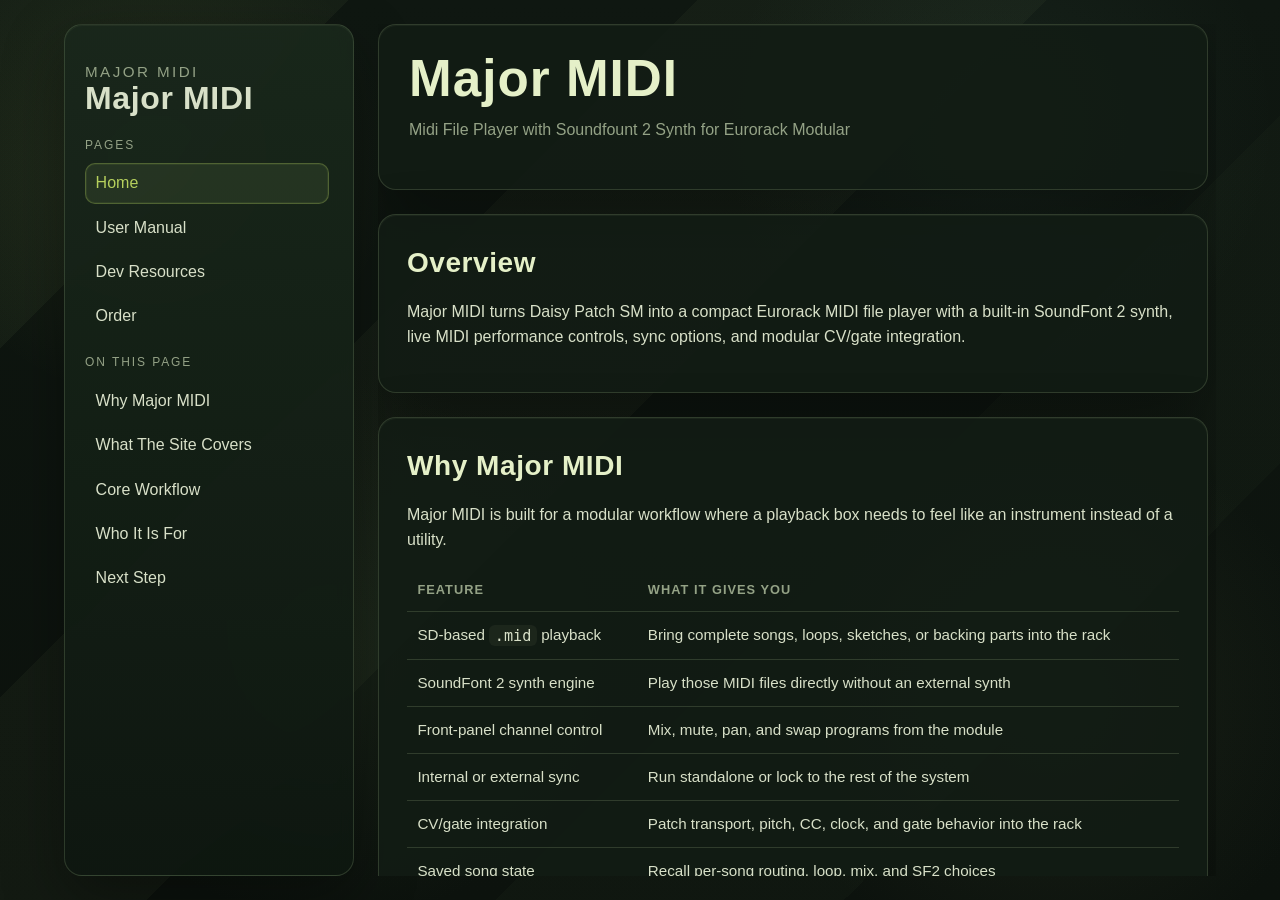
==== docs/index.html @ 1becf672 "update docs" ====
<!DOCTYPE html>
<html lang="en">
  <head>
    <meta charset="utf-8" />
    <meta name="viewport" content="width=device-width, initial-scale=1" />
    <title>Major MIDI</title>
    <meta
      name="description"
      content="Major MIDI turns Daisy Patch SM into a compact Eurorack MIDI file player with a built-in SoundFont 2 synth, live MIDI performance controls, sync options, and modular CV/gate integration."
    />
    <link rel="stylesheet" href="./styles.css" />
  </head>
  <body>
    <div class="shell">
      <aside class="sidebar">
        <div class="brand">
          <p class="kicker">Major MIDI</p>
          <h1>Major MIDI</h1>
        </div>

        <p class="nav-label">Pages</p>
        <nav class="nav page-nav">
          <a class="active" href="index.html">Home</a>
          <a href="user.html">User Manual</a>
          <a href="dev.html">Dev Resources</a>
          <a href="order.html">Order</a>
        </nav>

        <p class="nav-label">On This Page</p>
        <nav class="nav section-nav">
          <a href="#why-major-midi">Why Major MIDI</a>
          <a href="#what-the-site-covers">What The Site Covers</a>
          <a href="#core-workflow">Core Workflow</a>
          <a href="#who-it-is-for">Who It Is For</a>
          <a href="#next-step">Next Step</a>
        </nav>
      </aside>

      <main class="main">
        <section class="hero" id="top">
          <div class="hero-grid">
            <div>
              <h2>Major MIDI</h2>
              <p>Midi File Player with Soundfount 2 Synth for Eurorack Modular</p>
            </div>
          </div>
        </section>

        <section class="section" id="overview">
  <h2>Overview</h2>
<p>Major MIDI turns Daisy Patch SM into a compact Eurorack MIDI file player with a built-in SoundFont 2 synth, live MIDI performance controls, sync options, and modular CV/gate integration.</p>
</section>
<section class="section" id="why-major-midi">
  <h2>Why Major MIDI</h2>
<p>Major MIDI is built for a modular workflow where a playback box needs to feel like an instrument instead of a utility.</p>
<div class="table-wrap"><table><thead><tr><th>Feature</th><th>What it gives you</th></tr></thead><tbody><tr><td>SD-based <code>.mid</code> playback</td><td>Bring complete songs, loops, sketches, or backing parts into the rack</td></tr><tr><td>SoundFont 2 synth engine</td><td>Play those MIDI files directly without an external synth</td></tr><tr><td>Front-panel channel control</td><td>Mix, mute, pan, and swap programs from the module</td></tr><tr><td>Internal or external sync</td><td>Run standalone or lock to the rest of the system</td></tr><tr><td>CV/gate integration</td><td>Patch transport, pitch, CC, clock, and gate behavior into the rack</td></tr><tr><td>Saved song state</td><td>Recall per-song routing, loop, mix, and SF2 choices</td></tr></tbody></table></div>
</section>
<section class="section" id="what-the-site-covers">
  <h2>What The Site Covers</h2>
<p>This site is split into a few focused pages:</p>
<ul class="bullets"><li><a href="user.html">User Manual</a> for the current operating guide.</li><li><a href="dev.html">Dev Resources</a> for build notes, source layout, and docs workflow.</li><li><a href="order.html">Order</a> for hardware and ordering status.</li></ul>
</section>
<section class="section" id="core-workflow">
  <h2>Core Workflow</h2>
<p>The basic Major MIDI flow is simple:</p>
<ol class="steps"><li>Put MIDI files on the SD card.</li><li>Put one or more SoundFonts on the SD card.</li><li>Load a song and SF2 from the front panel.</li><li>Play, sync, loop, and mix from the module.</li><li>Save song-specific state when the setup is dialed in.</li></ol>
</section>
<section class="section" id="who-it-is-for">
  <h2>Who It Is For</h2>
<div class="table-wrap"><table><thead><tr><th>Use case</th><th>Why it fits</th></tr></thead><tbody><tr><td>Live modular performance</td><td>Compact playback with front-panel control</td></tr><tr><td>Hybrid MIDI + Eurorack rigs</td><td>MIDI files, MIDI routing, and CV/gate in one box</td></tr><tr><td>Sketching arrangements in the rack</td><td>Load ideas quickly without a computer on stage</td></tr><tr><td>Utility playback for drums, bass, or cues</td><td>Stable per-song recall and repeatable transport</td></tr></tbody></table></div>
</section>
<section class="section" id="next-step">
  <h2>Next Step</h2>
<p>If you are trying to use the module right now, start with the <a href="user.html">User Manual</a>.</p>
<p>If you are working on the firmware or documentation site, start with <a href="dev.html">Dev Resources</a>.</p>
</section>

        <div class="footer">
          Generated from <code>SPLASH.md</code>.
        </div>
      </main>
    </div>
  </body>
</html>
---- docs/styles.css ----
:root {
  --bg: #0c120d;
  --panel: rgba(18, 28, 20, 0.9);
  --ink: #d8e0c8;
  --muted: #94a286;
  --line: rgba(126, 148, 107, 0.28);
  --accent: #b6d05d;
  --accent-2: #6fa88d;
  --soft: rgba(86, 110, 70, 0.22);
  --code: #0d1610;
  --shadow: 0 22px 60px rgba(0, 0, 0, 0.35);
  --radius: 18px;
  --content: 1200px;
}

* {
  box-sizing: border-box;
}

html {
  height: 100%;
  scroll-behavior: smooth;
}

body {
  min-height: 100%;
  margin: 0;
  font-family: "Trebuchet MS", "Segoe UI", Arial, sans-serif;
  color: var(--ink);
  background:
    radial-gradient(circle at 12% 18%, rgba(182, 208, 93, 0.08), transparent 18%),
    radial-gradient(circle at 78% 14%, rgba(111, 168, 141, 0.08), transparent 22%),
    radial-gradient(circle at 26% 72%, rgba(59, 81, 51, 0.22), transparent 24%),
    radial-gradient(circle at 82% 78%, rgba(84, 96, 61, 0.18), transparent 22%),
    linear-gradient(135deg, rgba(47, 61, 39, 0.24) 0 16%, transparent 16% 32%, rgba(61, 74, 48, 0.14) 32% 48%, transparent 48% 64%, rgba(32, 45, 29, 0.18) 64% 80%, transparent 80% 100%),
    linear-gradient(180deg, #0f1711 0%, var(--bg) 100%);
  line-height: 1.55;
  overflow: hidden;
}

a {
  color: var(--accent-2);
}

code {
  font-family: "SFMono-Regular", Menlo, Consolas, monospace;
  background: rgba(44, 52, 39, 0.45);
  padding: 0.1rem 0.35rem;
  border-radius: 6px;
}

pre {
  margin: 1rem 0;
  padding: 1rem 1.15rem;
  border-radius: 14px;
  overflow-x: auto;
  background: var(--code);
  color: #eef5dc;
  border: 1px solid rgba(182, 208, 93, 0.14);
  box-shadow: inset 0 1px 0 rgba(255, 255, 255, 0.04);
}

pre code {
  background: transparent;
  padding: 0;
}

.shell {
  display: grid;
  grid-template-columns: 290px minmax(0, 1fr);
  max-width: var(--content);
  margin: 0 auto;
  padding: 24px;
  gap: 24px;
  height: 100vh;
}

.sidebar {
  align-self: stretch;
  padding: 22px 20px;
  border: 1px solid var(--line);
  border-radius: var(--radius);
  background: linear-gradient(180deg, rgba(25, 39, 27, 0.96), rgba(14, 23, 16, 0.94));
  box-shadow: var(--shadow);
  backdrop-filter: blur(8px);
  overflow: hidden;
  display: flex;
  flex-direction: column;
  min-height: 0;
}

.brand {
  margin-bottom: 22px;
}

.kicker {
  font-size: 0.75rem;
  letter-spacing: 0.16em;
  text-transform: uppercase;
  color: var(--accent);
  margin: 0 0 0.4rem;
}

.brand h1 {
  margin: 0;
  font-size: 2rem;
  line-height: 0.95;
}

.brand p {
  margin: 0.8rem 0 0;
  color: var(--muted);
  font-size: 0.95rem;
}

.nav {
  display: grid;
  gap: 0.2rem;
  min-height: 0;
  overflow-y: auto;
  padding-right: 0.25rem;
}

.nav-label {
  margin: 0 0 0.55rem;
  font-size: 0.75rem;
  letter-spacing: 0.16em;
  text-transform: uppercase;
  color: var(--muted);
}

.page-nav {
  margin-bottom: 1rem;
  min-height: auto;
  overflow: visible;
}

.page-nav a.active {
  background: var(--soft);
  color: var(--accent);
  border-color: rgba(182, 208, 93, 0.3);
  box-shadow: inset 0 0 0 1px rgba(182, 208, 93, 0.08);
}

.nav a {
  text-decoration: none;
  color: var(--ink);
  padding: 0.45rem 0.6rem;
  border-radius: 10px;
  border: 1px solid transparent;
  transition: background 120ms ease, color 120ms ease, transform 120ms ease, border-color 120ms ease, box-shadow 120ms ease;
}

.nav a:hover {
  background: var(--soft);
  color: var(--accent);
  border-color: rgba(182, 208, 93, 0.3);
  box-shadow: inset 0 0 0 1px rgba(182, 208, 93, 0.08);
  transform: translateX(2px);
}

.main {
  min-width: 0;
  min-height: 0;
  overflow-y: auto;
  padding-right: 8px;
  scroll-behavior: smooth;
}

.main section[id] {
  scroll-margin-top: 24px;
}

.hero,
.section,
.callout {
  border: 1px solid var(--line);
  border-radius: var(--radius);
  background: var(--panel);
  box-shadow: var(--shadow);
}

.hero {
  padding: 30px;
  margin-bottom: 24px;
}

.hero-grid {
  display: grid;
  grid-template-columns: minmax(0, 1.25fr) minmax(280px, 0.75fr);
  gap: 24px;
  align-items: start;
}

.hero h2 {
  margin: 0 0 0.9rem;
  font-size: clamp(2rem, 4vw, 3.4rem);
  line-height: 0.95;
}

.hero p {
  margin: 0 0 1rem;
  color: var(--muted);
  max-width: 62ch;
}

.hero-card {
  padding: 18px;
  border-radius: 16px;
  background:
    linear-gradient(160deg, rgba(182, 208, 93, 0.1), rgba(111, 168, 141, 0.1)),
    rgba(18, 29, 21, 0.94);
  border: 1px solid rgba(182, 208, 93, 0.24);
}

.hero-card h3 {
  margin: 0 0 0.8rem;
  font-size: 1rem;
  text-transform: uppercase;
  letter-spacing: 0.08em;
  color: var(--accent);
}

.hero-card ul {
  margin: 0;
  padding-left: 1.1rem;
}

.hero-card li + li {
  margin-top: 0.4rem;
}

.section {
  padding: 26px 28px;
  margin-bottom: 24px;
}

.section h2 {
  margin: 0 0 1rem;
  font-size: 1.75rem;
}

.section h3 {
  margin: 1.8rem 0 0.7rem;
  font-size: 1.15rem;
}

.section h4 {
  margin: 1.2rem 0 0.5rem;
  font-size: 1rem;
}

.section p:first-child,
.section h2:first-child,
.section h3:first-child {
  margin-top: 0;
}

.grid-2 {
  display: grid;
  grid-template-columns: repeat(2, minmax(0, 1fr));
  gap: 18px;
}

.mini-card {
  padding: 16px;
  border: 1px solid var(--line);
  border-radius: 14px;
  background: rgba(21, 34, 24, 0.84);
}

.mini-card h4 {
  margin-top: 0;
}

.steps,
.bullets {
  padding-left: 1.2rem;
}

.steps li + li,
.bullets li + li {
  margin-top: 0.4rem;
}

.table-wrap {
  overflow-x: auto;
}

table {
  width: 100%;
  border-collapse: collapse;
  font-size: 0.95rem;
}

th,
td {
  text-align: left;
  border-bottom: 1px solid var(--line);
  padding: 0.7rem 0.65rem;
  vertical-align: top;
}

th {
  font-size: 0.8rem;
  letter-spacing: 0.08em;
  text-transform: uppercase;
  color: var(--muted);
}

.callout {
  padding: 18px 20px;
  background: linear-gradient(180deg, rgba(26, 39, 28, 0.98) 0%, rgba(18, 28, 20, 0.96) 100%);
  margin: 1rem 0 0;
}

.callout strong {
  color: var(--accent);
}

.hero h2,
.section h2,
.section h3,
.section h4,
.brand h1 {
  font-family: "Arial Black", Impact, "Trebuchet MS", sans-serif;
  letter-spacing: 0.02em;
}

.hero h2,
.section h2 {
  color: #e5f0c8;
}

.section h3,
.section h4 {
  color: #bfd780;
}

.hero,
.section,
.sidebar,
.mini-card,
.hero-card,
.callout,
pre {
  position: relative;
}

.hero::before,
.section::before,
.sidebar::before,
.mini-card::before,
.hero-card::before,
.callout::before {
  content: "";
  position: absolute;
  inset: 0;
  border-radius: inherit;
  pointer-events: none;
  box-shadow: inset 0 1px 0 rgba(214, 236, 167, 0.05);
}

.footer {
  padding: 16px 4px 40px;
  color: var(--muted);
  font-size: 0.92rem;
}

@media (max-width: 980px) {
  html,
  body {
    height: auto;
  }

  body {
    overflow: auto;
  }

  .shell {
    grid-template-columns: 1fr;
    height: auto;
  }

  .sidebar {
    position: static;
    overflow: visible;
  }

  .hero-grid,
  .grid-2 {
    grid-template-columns: 1fr;
  }

  .nav,
  .main {
    overflow: visible;
  }
}

@media (max-width: 640px) {
  .shell {
    padding: 14px;
    gap: 16px;
  }

  .hero,
  .section {
    padding: 20px 18px;
  }

  .brand h1 {
    font-size: 1.7rem;
  }
}
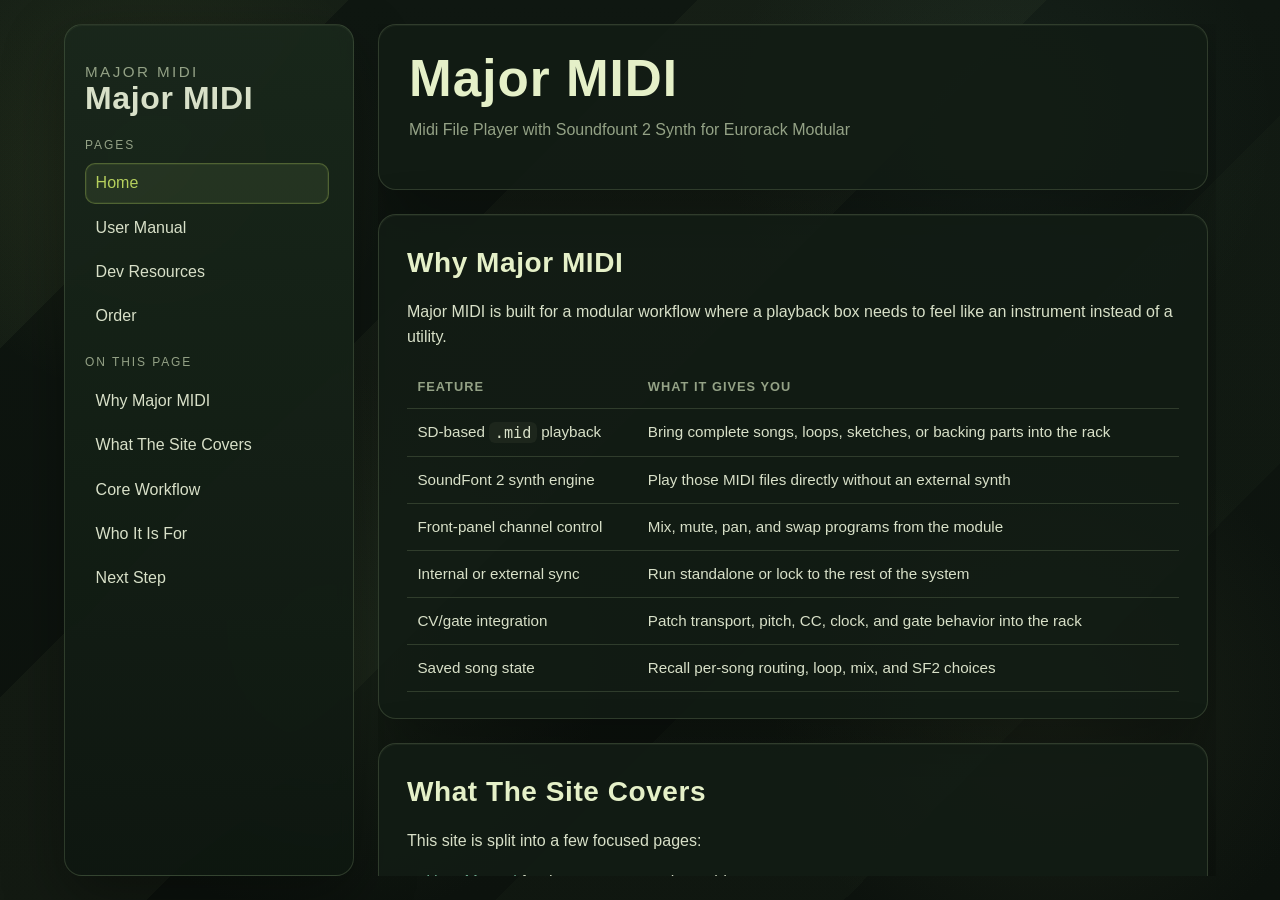
==== commit 1b4ad66b: "update docs" ====
--- a/docs/index.html
+++ b/docs/index.html
@@ -46,11 +46,7 @@
           </div>
         </section>
 
-        <section class="section" id="overview">
-  <h2>Overview</h2>
-<p>Major MIDI turns Daisy Patch SM into a compact Eurorack MIDI file player with a built-in SoundFont 2 synth, live MIDI performance controls, sync options, and modular CV/gate integration.</p>
-</section>
-<section class="section" id="why-major-midi">
+        <section class="section" id="why-major-midi">
   <h2>Why Major MIDI</h2>
 <p>Major MIDI is built for a modular workflow where a playback box needs to feel like an instrument instead of a utility.</p>
 <div class="table-wrap"><table><thead><tr><th>Feature</th><th>What it gives you</th></tr></thead><tbody><tr><td>SD-based <code>.mid</code> playback</td><td>Bring complete songs, loops, sketches, or backing parts into the rack</td></tr><tr><td>SoundFont 2 synth engine</td><td>Play those MIDI files directly without an external synth</td></tr><tr><td>Front-panel channel control</td><td>Mix, mute, pan, and swap programs from the module</td></tr><tr><td>Internal or external sync</td><td>Run standalone or lock to the rest of the system</td></tr><tr><td>CV/gate integration</td><td>Patch transport, pitch, CC, clock, and gate behavior into the rack</td></tr><tr><td>Saved song state</td><td>Recall per-song routing, loop, mix, and SF2 choices</td></tr></tbody></table></div>
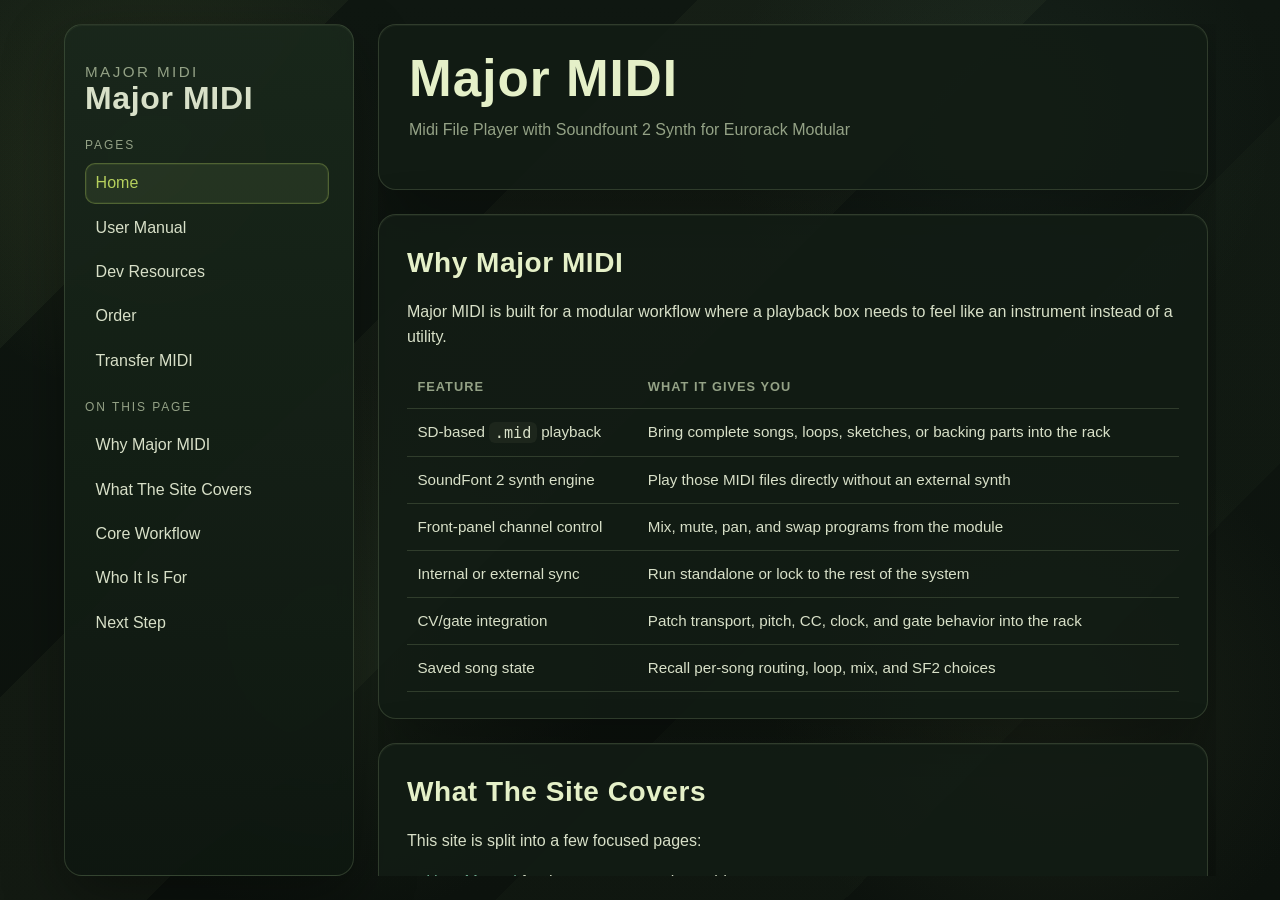
==== commit 219ed655: "add midi file transfer via web" ====
--- a/docs/index.html
+++ b/docs/index.html
@@ -24,6 +24,7 @@
           <a href="user.html">User Manual</a>
           <a href="dev.html">Dev Resources</a>
           <a href="order.html">Order</a>
+          <a href="transfer.html">Transfer MIDI</a>
         </nav>
 
         <p class="nav-label">On This Page</p>
--- a/docs/styles.css
+++ b/docs/styles.css
@@ -367,6 +367,161 @@
   font-size: 0.92rem;
 }
 
+.uploader-card {
+  display: grid;
+  gap: 18px;
+}
+
+.transfer-grid {
+  display: grid;
+  grid-template-columns: repeat(2, minmax(0, 1fr));
+  gap: 18px;
+}
+
+.field {
+  display: grid;
+  gap: 0.45rem;
+}
+
+.field label {
+  font-size: 0.85rem;
+  letter-spacing: 0.08em;
+  text-transform: uppercase;
+  color: var(--muted);
+}
+
+.field select,
+.field input[type="file"] {
+  width: 100%;
+  border: 1px solid var(--line);
+  border-radius: 12px;
+  background: rgba(15, 23, 17, 0.92);
+  color: var(--ink);
+  padding: 0.8rem 0.9rem;
+}
+
+.button-row {
+  display: flex;
+  flex-wrap: wrap;
+  gap: 10px;
+}
+
+.button-row button {
+  border: 1px solid rgba(182, 208, 93, 0.28);
+  border-radius: 999px;
+  background: linear-gradient(180deg, rgba(182, 208, 93, 0.16), rgba(111, 168, 141, 0.12));
+  color: #edf6d3;
+  padding: 0.8rem 1rem;
+  font: inherit;
+  cursor: pointer;
+}
+
+.button-row button.secondary {
+  border-color: var(--line);
+  background: rgba(21, 34, 24, 0.84);
+  color: var(--ink);
+}
+
+.button-row button:disabled {
+  opacity: 0.5;
+  cursor: not-allowed;
+}
+
+.status-pill {
+  display: inline-flex;
+  align-items: center;
+  gap: 0.45rem;
+  min-height: 38px;
+  padding: 0.55rem 0.85rem;
+  border-radius: 999px;
+  border: 1px solid var(--line);
+  background: rgba(18, 28, 20, 0.82);
+  color: var(--ink);
+}
+
+.status-pill.good {
+  border-color: rgba(182, 208, 93, 0.35);
+  color: #e6f0c6;
+}
+
+.status-pill.warn {
+  border-color: rgba(214, 164, 80, 0.35);
+  color: #f0d7aa;
+}
+
+.status-pill.bad {
+  border-color: rgba(214, 101, 80, 0.35);
+  color: #f2beb5;
+}
+
+.dropzone {
+  padding: 30px 22px;
+  border: 1.5px dashed rgba(182, 208, 93, 0.35);
+  border-radius: 18px;
+  background:
+    linear-gradient(180deg, rgba(25, 39, 27, 0.94), rgba(14, 23, 16, 0.92)),
+    rgba(18, 28, 20, 0.92);
+  text-align: center;
+  transition: border-color 120ms ease, background 120ms ease, transform 120ms ease;
+}
+
+.dropzone.active {
+  border-color: var(--accent);
+  background:
+    linear-gradient(180deg, rgba(36, 57, 39, 0.98), rgba(18, 28, 20, 0.94)),
+    rgba(18, 28, 20, 0.94);
+  transform: translateY(-1px);
+}
+
+.dropzone strong {
+  display: block;
+  margin-bottom: 0.5rem;
+  color: #eef5d7;
+  font-size: 1.05rem;
+}
+
+.progress {
+  width: 100%;
+  height: 14px;
+  border-radius: 999px;
+  overflow: hidden;
+  background: rgba(12, 18, 13, 0.9);
+  border: 1px solid var(--line);
+}
+
+.progress-bar {
+  width: 0%;
+  height: 100%;
+  background: linear-gradient(90deg, var(--accent), #dce88e 60%, var(--accent-2));
+  transition: width 120ms linear;
+}
+
+.queue {
+  margin: 0;
+  padding-left: 1.2rem;
+}
+
+.log {
+  margin: 0;
+  min-height: 180px;
+  max-height: 320px;
+  overflow: auto;
+  padding: 14px 16px;
+  border-radius: 14px;
+  border: 1px solid var(--line);
+  background: rgba(12, 18, 13, 0.9);
+  color: #dfe8c7;
+  font-family: "SFMono-Regular", Menlo, Consolas, monospace;
+  font-size: 0.92rem;
+  line-height: 1.45;
+  white-space: pre-wrap;
+}
+
+.fine-print {
+  color: var(--muted);
+  font-size: 0.95rem;
+}
+
 @media (max-width: 980px) {
   html,
   body {
@@ -388,7 +543,8 @@
   }
 
   .hero-grid,
-  .grid-2 {
+  .grid-2,
+  .transfer-grid {
     grid-template-columns: 1fr;
   }
 
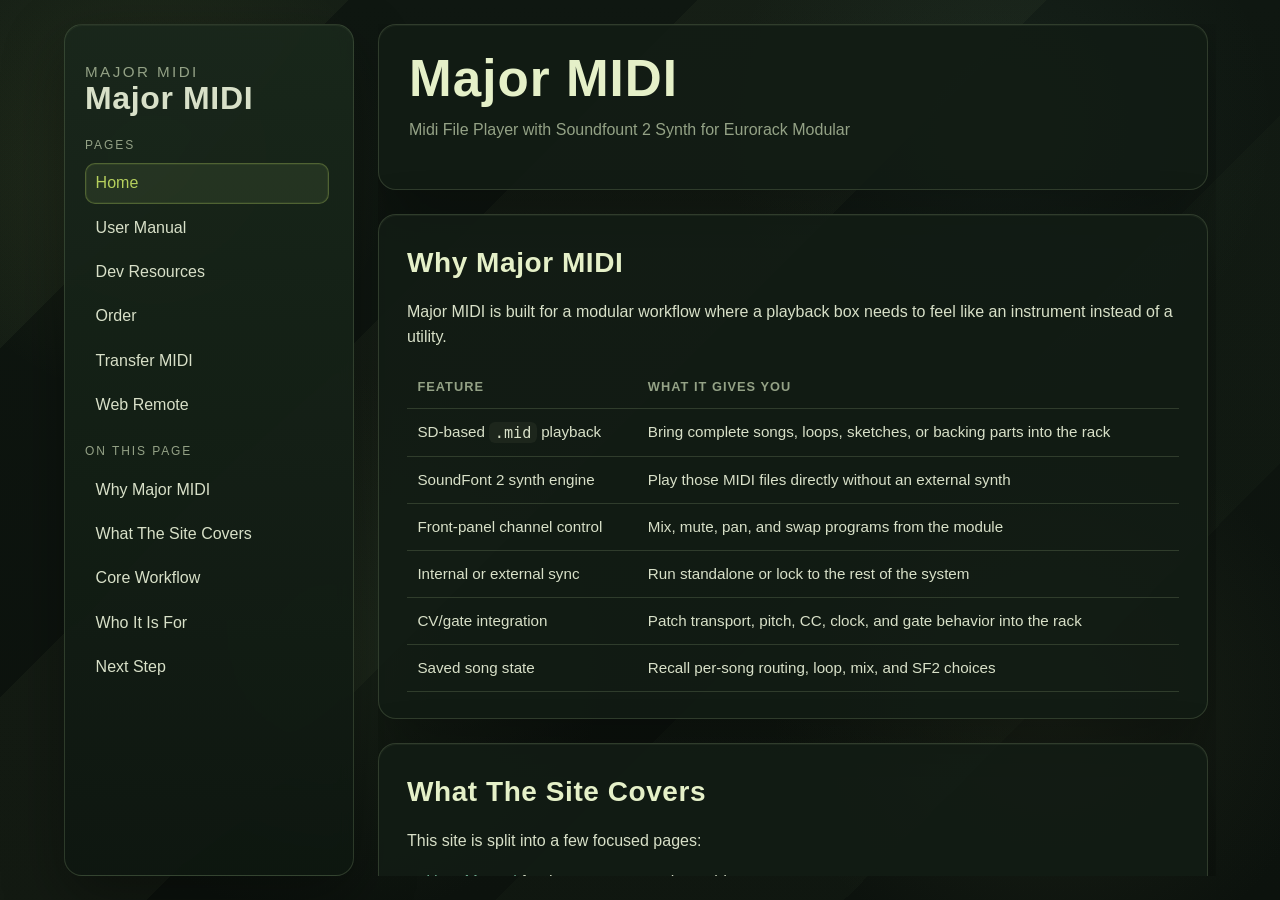
==== commit 4e0e1056: "site update plus bpmsave fix" ====
--- a/docs/index.html
+++ b/docs/index.html
@@ -25,6 +25,7 @@
           <a href="dev.html">Dev Resources</a>
           <a href="order.html">Order</a>
           <a href="transfer.html">Transfer MIDI</a>
+          <a href="remote.html">Web Remote</a>
         </nav>
 
         <p class="nav-label">On This Page</p>
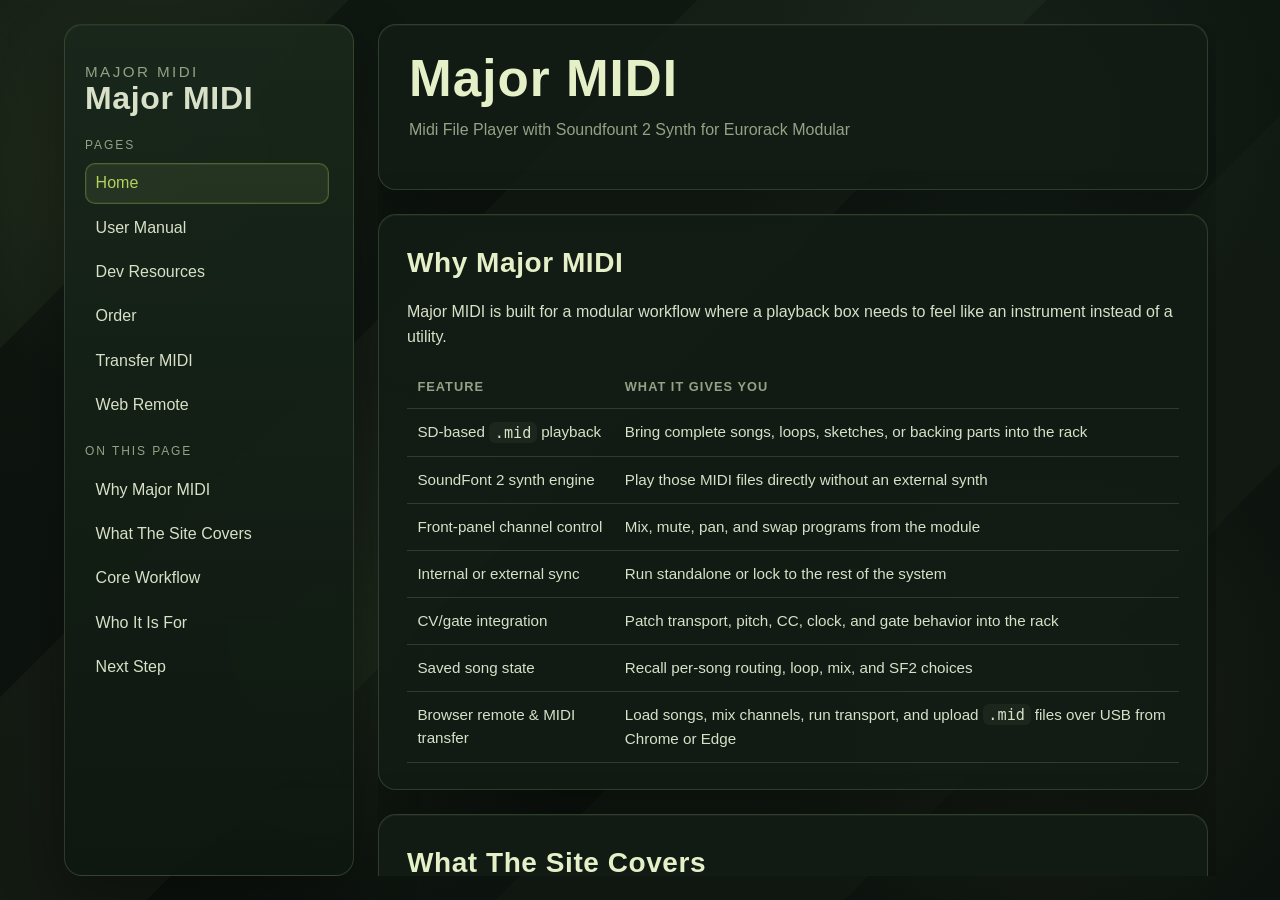
==== commit 31d3b0f7: "Correct docs against actual firmware behavior, remove dead .mid metadata code Docs (README, DEV.md, " ====
--- a/docs/index.html
+++ b/docs/index.html
@@ -6,7 +6,7 @@
     <title>Major MIDI</title>
     <meta
       name="description"
-      content="Major MIDI turns Daisy Patch SM into a compact Eurorack MIDI file player with a built-in SoundFont 2 synth, live MIDI performance controls, sync options, and modular CV/gate integration."
+      content="Major MIDI turns Daisy Patch SM (STM32H750, Cortex-M7) into a compact Eurorack MIDI file player with a built-in SoundFont 2 synth, live MIDI performance controls, sync options, and modular CV/gate integration."
     />
     <link rel="stylesheet" href="./styles.css" />
   </head>
@@ -51,12 +51,12 @@
         <section class="section" id="why-major-midi">
   <h2>Why Major MIDI</h2>
 <p>Major MIDI is built for a modular workflow where a playback box needs to feel like an instrument instead of a utility.</p>
-<div class="table-wrap"><table><thead><tr><th>Feature</th><th>What it gives you</th></tr></thead><tbody><tr><td>SD-based <code>.mid</code> playback</td><td>Bring complete songs, loops, sketches, or backing parts into the rack</td></tr><tr><td>SoundFont 2 synth engine</td><td>Play those MIDI files directly without an external synth</td></tr><tr><td>Front-panel channel control</td><td>Mix, mute, pan, and swap programs from the module</td></tr><tr><td>Internal or external sync</td><td>Run standalone or lock to the rest of the system</td></tr><tr><td>CV/gate integration</td><td>Patch transport, pitch, CC, clock, and gate behavior into the rack</td></tr><tr><td>Saved song state</td><td>Recall per-song routing, loop, mix, and SF2 choices</td></tr></tbody></table></div>
+<div class="table-wrap"><table><thead><tr><th>Feature</th><th>What it gives you</th></tr></thead><tbody><tr><td>SD-based <code>.mid</code> playback</td><td>Bring complete songs, loops, sketches, or backing parts into the rack</td></tr><tr><td>SoundFont 2 synth engine</td><td>Play those MIDI files directly without an external synth</td></tr><tr><td>Front-panel channel control</td><td>Mix, mute, pan, and swap programs from the module</td></tr><tr><td>Internal or external sync</td><td>Run standalone or lock to the rest of the system</td></tr><tr><td>CV/gate integration</td><td>Patch transport, pitch, CC, clock, and gate behavior into the rack</td></tr><tr><td>Saved song state</td><td>Recall per-song routing, loop, mix, and SF2 choices</td></tr><tr><td>Browser remote &amp; MIDI transfer</td><td>Load songs, mix channels, run transport, and upload <code>.mid</code> files over USB from Chrome or Edge</td></tr></tbody></table></div>
 </section>
 <section class="section" id="what-the-site-covers">
   <h2>What The Site Covers</h2>
 <p>This site is split into a few focused pages:</p>
-<ul class="bullets"><li><a href="user.html">User Manual</a> for the current operating guide.</li><li><a href="dev.html">Dev Resources</a> for build notes, source layout, and docs workflow.</li><li><a href="order.html">Order</a> for hardware and ordering status.</li></ul>
+<ul class="bullets"><li><a href="user.html">User Manual</a> for the current operating guide.</li><li><a href="dev.html">Dev Resources</a> for build notes, source layout, and docs workflow.</li><li><a href="order.html">Order</a> for hardware and ordering status.</li><li><a href="transfer.html">Transfer MIDI</a> to upload <code>.mid</code> files over USB from the browser.</li><li><a href="remote.html">Web Remote</a> to browse, load, and mix songs from the browser over USB.</li></ul>
 </section>
 <section class="section" id="core-workflow">
   <h2>Core Workflow</h2>
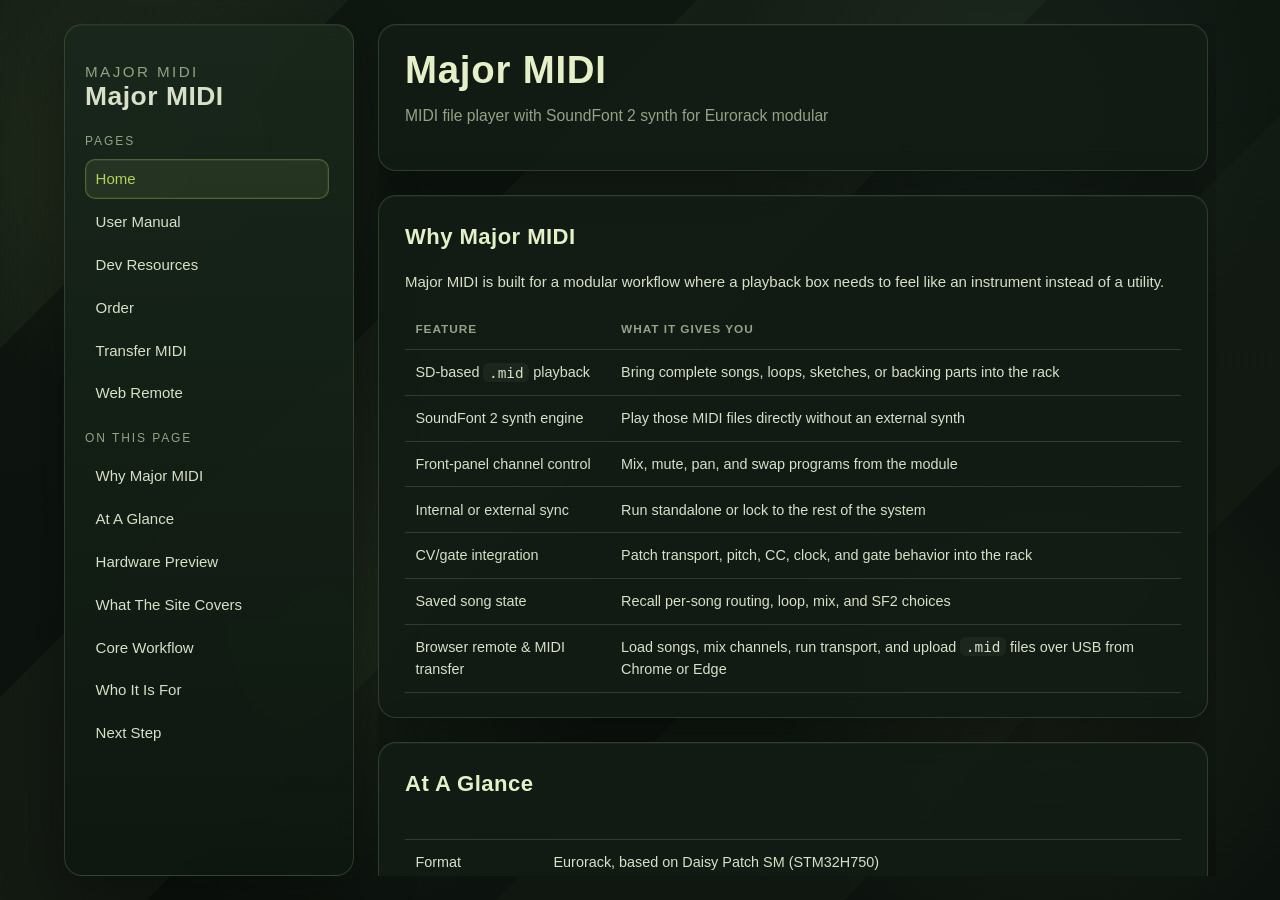
==== commit 3d48b011: "docs: add hardware preview images, PDF export, at-a-glance Fold in the parked presentational work (f" ====
--- a/docs/index.html
+++ b/docs/index.html
@@ -31,6 +31,8 @@
         <p class="nav-label">On This Page</p>
         <nav class="nav section-nav">
           <a href="#why-major-midi">Why Major MIDI</a>
+          <a href="#at-a-glance">At A Glance</a>
+          <a href="#hardware-preview">Hardware Preview</a>
           <a href="#what-the-site-covers">What The Site Covers</a>
           <a href="#core-workflow">Core Workflow</a>
           <a href="#who-it-is-for">Who It Is For</a>
@@ -43,7 +45,7 @@
           <div class="hero-grid">
             <div>
               <h2>Major MIDI</h2>
-              <p>Midi File Player with Soundfount 2 Synth for Eurorack Modular</p>
+              <p>MIDI file player with SoundFont 2 synth for Eurorack modular</p>
             </div>
           </div>
         </section>
@@ -53,10 +55,37 @@
 <p>Major MIDI is built for a modular workflow where a playback box needs to feel like an instrument instead of a utility.</p>
 <div class="table-wrap"><table><thead><tr><th>Feature</th><th>What it gives you</th></tr></thead><tbody><tr><td>SD-based <code>.mid</code> playback</td><td>Bring complete songs, loops, sketches, or backing parts into the rack</td></tr><tr><td>SoundFont 2 synth engine</td><td>Play those MIDI files directly without an external synth</td></tr><tr><td>Front-panel channel control</td><td>Mix, mute, pan, and swap programs from the module</td></tr><tr><td>Internal or external sync</td><td>Run standalone or lock to the rest of the system</td></tr><tr><td>CV/gate integration</td><td>Patch transport, pitch, CC, clock, and gate behavior into the rack</td></tr><tr><td>Saved song state</td><td>Recall per-song routing, loop, mix, and SF2 choices</td></tr><tr><td>Browser remote &amp; MIDI transfer</td><td>Load songs, mix channels, run transport, and upload <code>.mid</code> files over USB from Chrome or Edge</td></tr></tbody></table></div>
 </section>
+<section class="section" id="at-a-glance">
+  <h2>At A Glance</h2>
+<div class="table-wrap"><table><thead><tr><th></th><th></th></tr></thead><tbody><tr><td>Format</td><td>Eurorack, based on Daisy Patch SM (STM32H750)</td></tr><tr><td>Sound</td><td>SoundFont 2 synth, up to 32 voices</td></tr><tr><td>Storage</td><td>microSD card of <code>.mid</code> and <code>.sf2</code> files</td></tr><tr><td>MIDI</td><td>USB and TRS (UART), in and out</td></tr><tr><td>CV/Gate</td><td>2 CV in, 2 CV out, 2 gate in, 2 gate out</td></tr><tr><td>Control</td><td>Encoder, Play, 4 bank buttons, 4 knobs, sync switch</td></tr></tbody></table></div>
+</section>
+<section class="section" id="hardware-preview">
+  <h2>Hardware Preview</h2>
+<div class="image-grid">
+  <figure class="image-card">
+    <div class="image-frame board-frame">
+      <img src="./assets/images/board-major-midi.png" alt="Major MIDI PCB layout" loading="lazy" />
+    </div>
+    <figcaption>The board layout shows the Daisy Patch SM footprint, LED positions, MIDI I/O, CV, gate, and audio jack placements.</figcaption>
+  </figure>
+  <figure class="image-card">
+    <div class="image-frame panel-frame">
+      <img src="./assets/images/panel-major-midi.png" alt="Major MIDI front panel layout" loading="lazy" />
+    </div>
+    <figcaption>The panel layout maps the screen, transport controls, bank buttons, channel knobs, and the patch points along the bottom edge.</figcaption>
+  </figure>
+</div>
+<figure class="image-card image-card-wide">
+  <div class="image-frame render-frame">
+    <img src="./assets/images/major-midi.png" alt="Major MIDI full module render" loading="lazy" />
+  </div>
+  <figcaption>The full module: Daisy Patch SM on the Major MIDI panel, with the display, transport and bank buttons, four performance knobs, and the CV, gate, and MIDI patch points.</figcaption>
+</figure>
+</section>
 <section class="section" id="what-the-site-covers">
   <h2>What The Site Covers</h2>
 <p>This site is split into a few focused pages:</p>
-<ul class="bullets"><li><a href="user.html">User Manual</a> for the current operating guide.</li><li><a href="dev.html">Dev Resources</a> for build notes, source layout, and docs workflow.</li><li><a href="order.html">Order</a> for hardware and ordering status.</li><li><a href="transfer.html">Transfer MIDI</a> to upload <code>.mid</code> files over USB from the browser.</li><li><a href="remote.html">Web Remote</a> to browse, load, and mix songs from the browser over USB.</li></ul>
+<ul class="bullets"><li><a href="user.html">User Manual</a> for the current operating guide.</li><li><a href="user_manual.pdf">User Manual (PDF)</a> to download the manual for offline reading or printing.</li><li><a href="dev.html">Dev Resources</a> for build notes, source layout, and docs workflow.</li><li><a href="order.html">Order</a> for hardware and ordering status.</li><li><a href="transfer.html">Transfer MIDI</a> to upload <code>.mid</code> files over USB from the browser.</li><li><a href="remote.html">Web Remote</a> to browse, load, and mix songs from the browser over USB.</li></ul>
 </section>
 <section class="section" id="core-workflow">
   <h2>Core Workflow</h2>
--- a/docs/styles.css
+++ b/docs/styles.css
@@ -26,6 +26,7 @@
   min-height: 100%;
   margin: 0;
   font-family: "Trebuchet MS", "Segoe UI", Arial, sans-serif;
+  font-size: 15px;
   color: var(--ink);
   background:
     radial-gradient(circle at 12% 18%, rgba(182, 208, 93, 0.08), transparent 18%),
@@ -103,8 +104,8 @@
 
 .brand h1 {
   margin: 0;
-  font-size: 2rem;
-  line-height: 0.95;
+  font-size: 1.65rem;
+  line-height: 1;
 }
 
 .brand p {
@@ -181,7 +182,7 @@
 }
 
 .hero {
-  padding: 30px;
+  padding: 26px;
   margin-bottom: 24px;
 }
 
@@ -194,14 +195,15 @@
 
 .hero h2 {
   margin: 0 0 0.9rem;
-  font-size: clamp(2rem, 4vw, 3.4rem);
-  line-height: 0.95;
+  font-size: clamp(1.7rem, 3vw, 2.6rem);
+  line-height: 1;
 }
 
 .hero p {
   margin: 0 0 1rem;
   color: var(--muted);
   max-width: 62ch;
+  font-size: 0.98rem;
 }
 
 .hero-card {
@@ -231,23 +233,23 @@
 }
 
 .section {
-  padding: 26px 28px;
+  padding: 24px 26px;
   margin-bottom: 24px;
 }
 
 .section h2 {
   margin: 0 0 1rem;
-  font-size: 1.75rem;
+  font-size: 1.38rem;
 }
 
 .section h3 {
   margin: 1.8rem 0 0.7rem;
-  font-size: 1.15rem;
+  font-size: 1.02rem;
 }
 
 .section h4 {
   margin: 1.2rem 0 0.5rem;
-  font-size: 1rem;
+  font-size: 0.94rem;
 }
 
 .section p:first-child,
@@ -273,6 +275,76 @@
   margin-top: 0;
 }
 
+.image-grid {
+  display: grid;
+  grid-template-columns: repeat(2, minmax(0, 1fr));
+  gap: 18px;
+  margin: 1rem 0;
+}
+
+.image-card {
+  margin: 1rem 0 0;
+}
+
+.image-card-wide {
+  margin-top: 1.1rem;
+}
+
+/* Standalone (non-grid) figures: cap display size so a full-width image
+   does not dominate the page. Centered; caps tuned per orientation. */
+.image-card-wide .image-frame {
+  max-width: 600px;
+  margin-left: auto;
+  margin-right: auto;
+}
+.image-card-wide .panel-frame,
+.image-card-wide .board-frame {
+  max-width: 340px;
+}
+.image-card-wide figcaption {
+  text-align: center;
+}
+
+.image-frame {
+  border: 1px solid var(--line);
+  border-radius: 16px;
+  overflow: hidden;
+  background: rgba(10, 16, 11, 0.88);
+  box-shadow: var(--shadow);
+}
+
+.image-frame img {
+  display: block;
+  width: 100%;
+  height: auto;
+}
+
+.board-frame {
+  background:
+    linear-gradient(180deg, rgba(18, 35, 20, 0.98), rgba(11, 24, 14, 0.98)),
+    #102314;
+}
+
+.panel-frame {
+  background:
+    linear-gradient(180deg, rgba(28, 28, 28, 0.98), rgba(12, 12, 12, 0.98)),
+    #111;
+}
+
+.render-frame {
+  background:
+    linear-gradient(180deg, rgba(244, 245, 240, 0.98), rgba(222, 225, 216, 0.98)),
+    #f1f3eb;
+  padding: 8px;
+}
+
+.image-card figcaption {
+  margin-top: 0.65rem;
+  color: var(--muted);
+  font-size: 0.92rem;
+  line-height: 1.45;
+}
+
 .steps,
 .bullets {
   padding-left: 1.2rem;
@@ -290,7 +362,7 @@
 table {
   width: 100%;
   border-collapse: collapse;
-  font-size: 0.95rem;
+  font-size: 0.9rem;
 }
 
 th,
@@ -302,7 +374,7 @@
 }
 
 th {
-  font-size: 0.8rem;
+  font-size: 0.74rem;
   letter-spacing: 0.08em;
   text-transform: uppercase;
   color: var(--muted);
@@ -364,7 +436,7 @@
 .footer {
   padding: 16px 4px 40px;
   color: var(--muted);
-  font-size: 0.92rem;
+  font-size: 0.86rem;
 }
 
 .uploader-card {
@@ -544,7 +616,8 @@
 
   .hero-grid,
   .grid-2,
-  .transfer-grid {
+  .transfer-grid,
+  .image-grid {
     grid-template-columns: 1fr;
   }
 
@@ -566,6 +639,6 @@
   }
 
   .brand h1 {
-    font-size: 1.7rem;
-  }
-}
+    font-size: 1.45rem;
+  }
+}
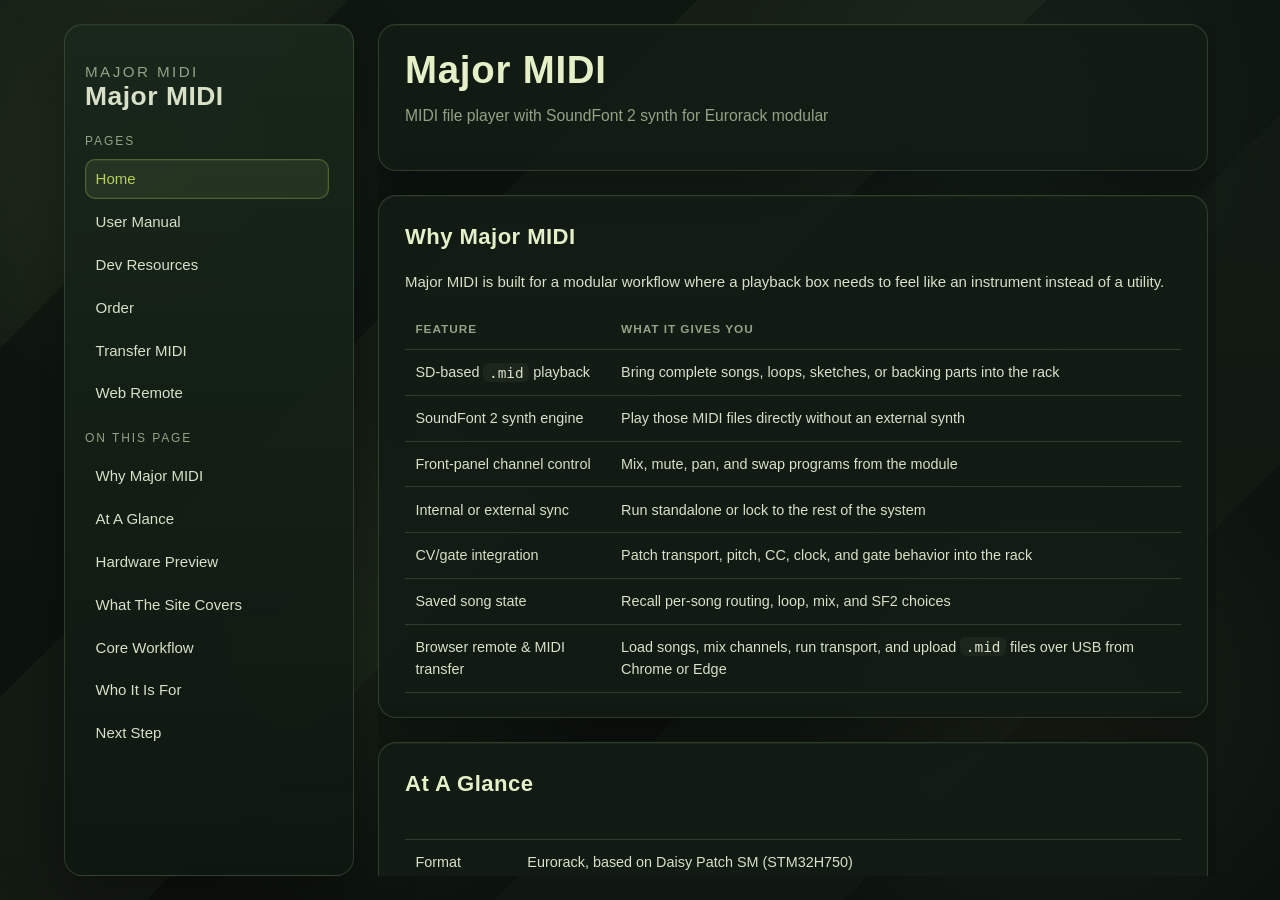
==== commit 940e6cdc: "docs: update DEV.md and site/ for the standalone repo layout DEV.md's Build section predated the res" ====
--- a/docs/index.html
+++ b/docs/index.html
@@ -57,7 +57,7 @@
 </section>
 <section class="section" id="at-a-glance">
   <h2>At A Glance</h2>
-<div class="table-wrap"><table><thead><tr><th></th><th></th></tr></thead><tbody><tr><td>Format</td><td>Eurorack, based on Daisy Patch SM (STM32H750)</td></tr><tr><td>Sound</td><td>SoundFont 2 synth, up to 32 voices</td></tr><tr><td>Storage</td><td>microSD card of <code>.mid</code> and <code>.sf2</code> files</td></tr><tr><td>MIDI</td><td>USB and TRS (UART), in and out</td></tr><tr><td>CV/Gate</td><td>2 CV in, 2 CV out, 2 gate in, 2 gate out</td></tr><tr><td>Control</td><td>Encoder, Play, 4 bank buttons, 4 knobs, sync switch</td></tr></tbody></table></div>
+<div class="table-wrap"><table><thead><tr><th></th><th></th></tr></thead><tbody><tr><td>Format</td><td>Eurorack, based on Daisy Patch SM (STM32H750)</td></tr><tr><td>Sound</td><td>SoundFont 2 synth, up to 32 voices</td></tr><tr><td>Storage</td><td>microSD card of <code>.mid</code> and <code>.sf2</code> files</td></tr><tr><td>MIDI</td><td>USB and TRS (UART), in and out</td></tr><tr><td>CV/Gate</td><td>2 CV in, 2 CV out, 2 gate in, 2 gate out</td></tr><tr><td>Control</td><td>Encoder, Play, 4 bank buttons, 4 knobs, sync switch</td></tr><tr><td>In the box</td><td>Complete assembled module with firmware installed, SD card, power cable</td></tr></tbody></table></div>
 </section>
 <section class="section" id="hardware-preview">
   <h2>Hardware Preview</h2>
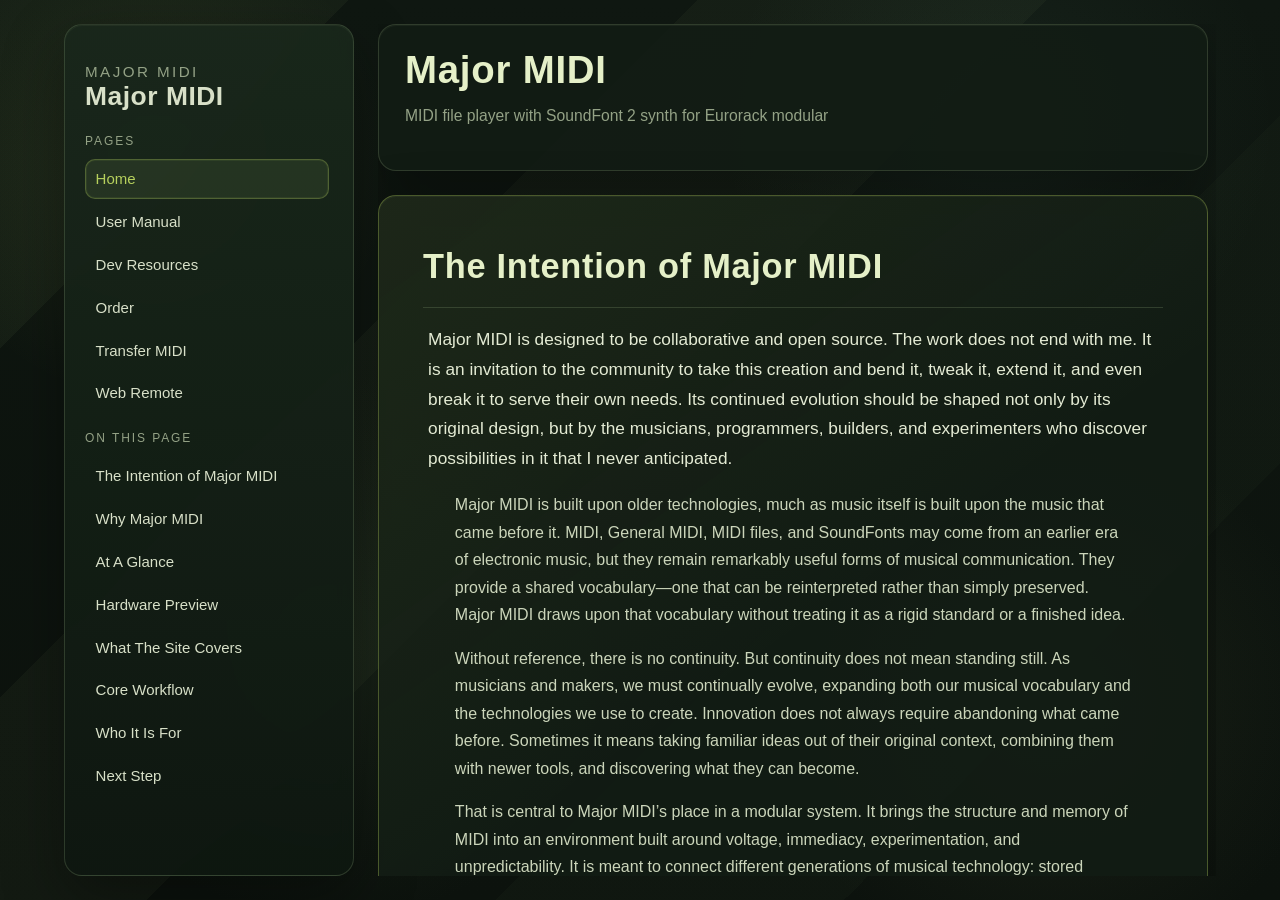
==== commit db32485c: "Add Major MIDI intention to homepage" ====
--- a/docs/index.html
+++ b/docs/index.html
@@ -30,6 +30,7 @@
 
         <p class="nav-label">On This Page</p>
         <nav class="nav section-nav">
+          <a href="#the-intention-of-major-midi">The Intention of Major MIDI</a>
           <a href="#why-major-midi">Why Major MIDI</a>
           <a href="#at-a-glance">At A Glance</a>
           <a href="#hardware-preview">Hardware Preview</a>
@@ -50,7 +51,17 @@
           </div>
         </section>
 
-        <section class="section" id="why-major-midi">
+        <section class="section" id="the-intention-of-major-midi">
+  <h2>The Intention of Major MIDI</h2>
+<p>Major MIDI is designed to be collaborative and open source. The work does not end with me. It is an invitation to the community to take this creation and bend it, tweak it, extend it, and even break it to serve their own needs. Its continued evolution should be shaped not only by its original design, but by the musicians, programmers, builders, and experimenters who discover possibilities in it that I never anticipated.</p>
+<p>Major MIDI is built upon older technologies, much as music itself is built upon the music that came before it. MIDI, General MIDI, MIDI files, and SoundFonts may come from an earlier era of electronic music, but they remain remarkably useful forms of musical communication. They provide a shared vocabulary—one that can be reinterpreted rather than simply preserved. Major MIDI draws upon that vocabulary without treating it as a rigid standard or a finished idea.</p>
+<p>Without reference, there is no continuity. But continuity does not mean standing still. As musicians and makers, we must continually evolve, expanding both our musical vocabulary and the technologies we use to create. Innovation does not always require abandoning what came before. Sometimes it means taking familiar ideas out of their original context, combining them with newer tools, and discovering what they can become.</p>
+<p>That is central to Major MIDI’s place in a modular system. It brings the structure and memory of MIDI into an environment built around voltage, immediacy, experimentation, and unpredictability. It is meant to connect different generations of musical technology: stored compositions and live performance, MIDI instruments and Eurorack modules, precise sequencing and hands-on control. Rather than forcing one world to behave like the other, Major MIDI is intended to let them interact.</p>
+<p>The physical interface is part of that intention. Major MIDI is not meant to hide its capabilities behind a computer or require the musician to stop creating in order to configure it. The display, controls, connections, and software should make it feel like an instrument—something that can be explored, performed, and understood through use. Its technical complexity should create musical possibilities rather than become an obstacle to them.</p>
+<p>Major MIDI is also deliberately imperfect and unfinished. It is informed by General MIDI, but it is not an attempt to reproduce every part of the standard or remain fully compliant with it. It takes the elements that remain musically valuable and places them inside a new, open-ended instrument. The goal is not historical preservation for its own sake, but creative reuse.</p>
+<p>Major MIDI is therefore an ode to the past with an eye toward the future: a tool shaped by what came before, built for the way musicians work now, and left open for others to imagine what comes next.</p>
+</section>
+<section class="section" id="why-major-midi">
   <h2>Why Major MIDI</h2>
 <p>Major MIDI is built for a modular workflow where a playback box needs to feel like an instrument instead of a utility.</p>
 <div class="table-wrap"><table><thead><tr><th>Feature</th><th>What it gives you</th></tr></thead><tbody><tr><td>SD-based <code>.mid</code> playback</td><td>Bring complete songs, loops, sketches, or backing parts into the rack</td></tr><tr><td>SoundFont 2 synth engine</td><td>Play those MIDI files directly without an external synth</td></tr><tr><td>Front-panel channel control</td><td>Mix, mute, pan, and swap programs from the module</td></tr><tr><td>Internal or external sync</td><td>Run standalone or lock to the rest of the system</td></tr><tr><td>CV/gate integration</td><td>Patch transport, pitch, CC, clock, and gate behavior into the rack</td></tr><tr><td>Saved song state</td><td>Recall per-song routing, loop, mix, and SF2 choices</td></tr><tr><td>Browser remote &amp; MIDI transfer</td><td>Load songs, mix channels, run transport, and upload <code>.mid</code> files over USB from Chrome or Edge</td></tr></tbody></table></div>
--- a/docs/styles.css
+++ b/docs/styles.css
@@ -242,6 +242,39 @@
   font-size: 1.38rem;
 }
 
+#the-intention-of-major-midi {
+  padding: clamp(26px, 4vw, 44px);
+  background:
+    linear-gradient(145deg, rgba(182, 208, 93, 0.07), transparent 42%),
+    var(--panel);
+  border-color: rgba(182, 208, 93, 0.34);
+}
+
+#the-intention-of-major-midi h2 {
+  font-size: clamp(1.55rem, 2.7vw, 2.15rem);
+  padding-bottom: 0.85rem;
+  border-bottom: 1px solid var(--line);
+}
+
+#the-intention-of-major-midi p {
+  max-width: 76ch;
+  margin-left: auto;
+  margin-right: auto;
+  color: #cbd5ba;
+  font-size: 1rem;
+  line-height: 1.72;
+}
+
+#the-intention-of-major-midi p:first-of-type {
+  color: #e4ebd4;
+  font-size: 1.08rem;
+}
+
+#the-intention-of-major-midi p:last-child {
+  margin-bottom: 0;
+  color: var(--accent);
+}
+
 .section h3 {
   margin: 1.8rem 0 0.7rem;
   font-size: 1.02rem;
